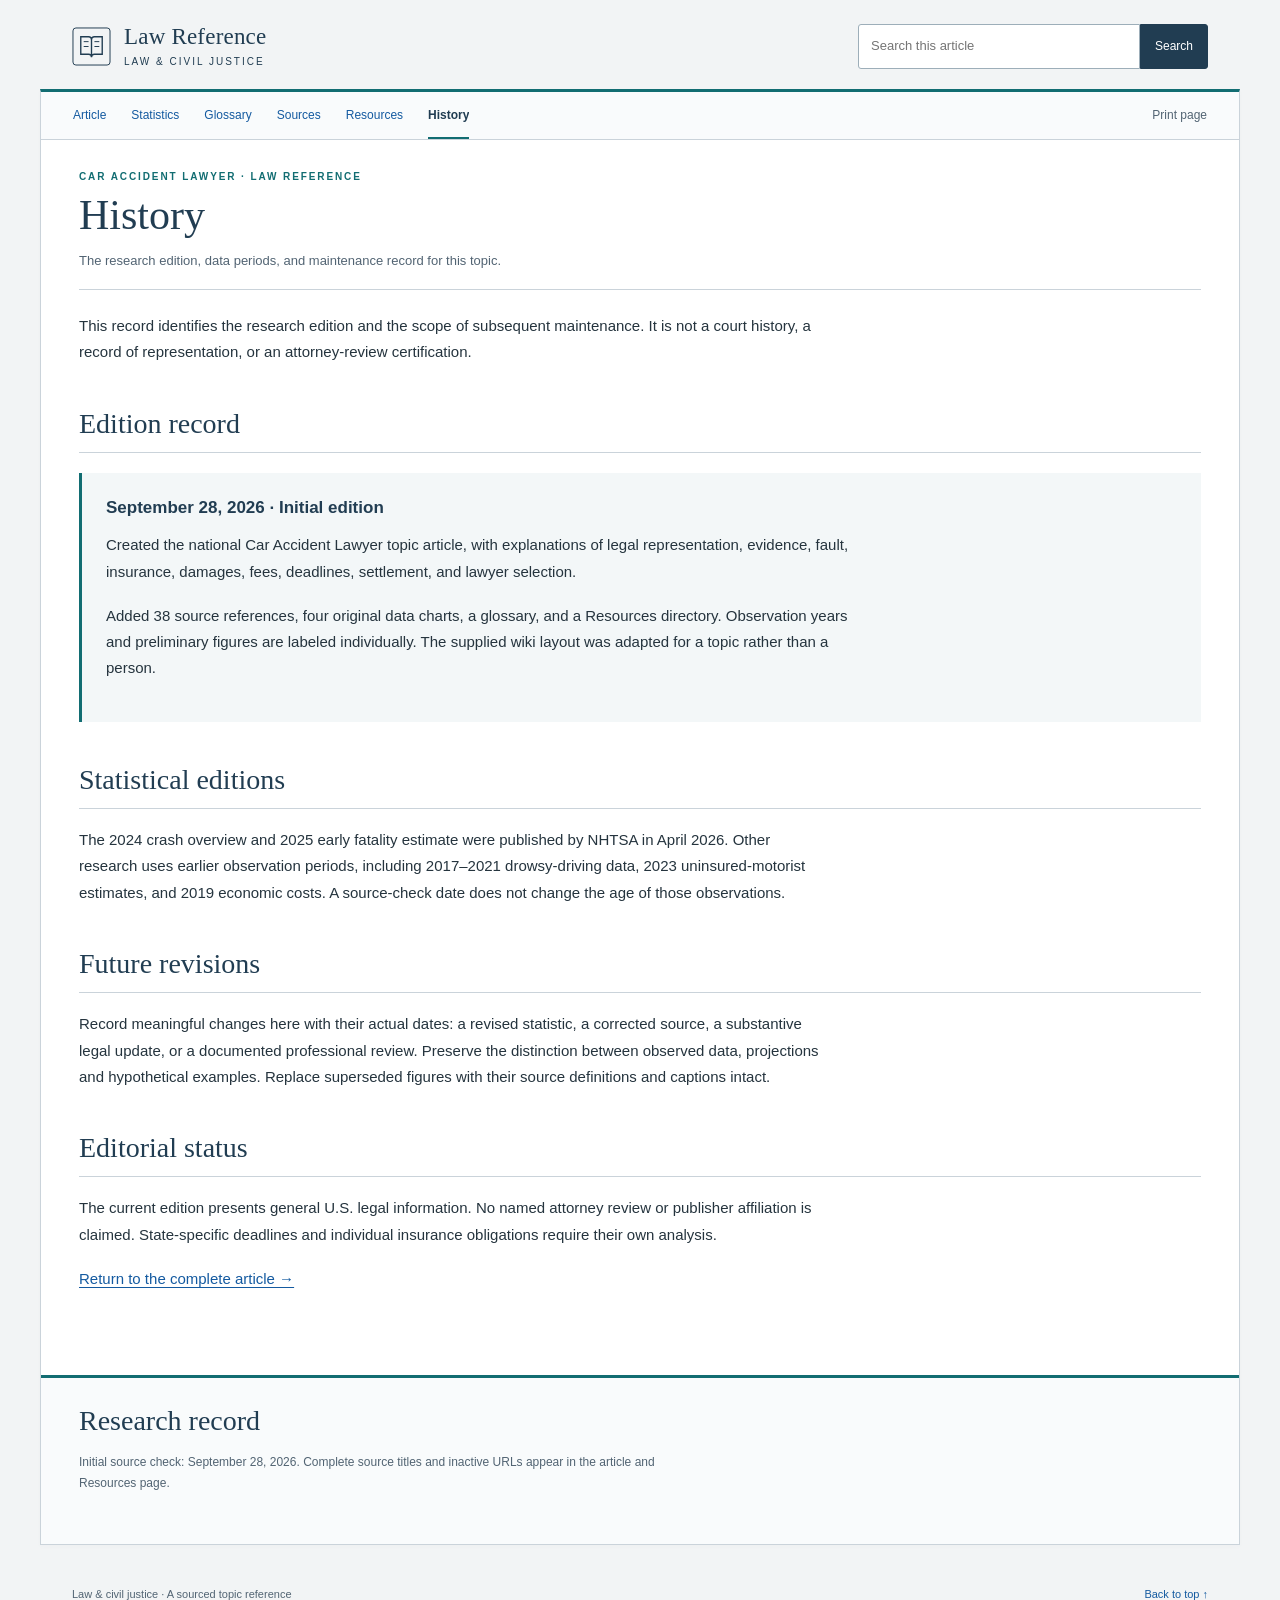
==== history/index.html @ 6dd9d25f "Publish Car Accident Lawyer Wiki" ====
<!DOCTYPE html>
<html lang="en-US">
<head>
<meta charset="utf-8">
<meta name="viewport" content="width=device-width,initial-scale=1">
<meta name="robots" content="index, follow">
<title>Car Accident Lawyer Wiki: Research &amp; Revision History</title>
<meta name="description" content="Research edition, statistical periods, source maintenance and revision history for the Car Accident Lawyer Wiki legal-reference article.">
<meta name="theme-color" content="#213d52">
<link rel="canonical" href="https://caraccidentlawyer.wiki/history/">
<link rel="icon" href="/assets/favicon.svg" type="image/svg+xml">
<link rel="stylesheet" href="/assets/wiki.css">
<script type="application/ld+json">
{"@context":"https://schema.org","@graph":[{"@type":"Organization","@id":"https://caraccidentlawyer.wiki/#publisher","name":"Car Accident Lawyer Wiki","url":"https://caraccidentlawyer.wiki/"},{"@type":"WebSite","@id":"https://caraccidentlawyer.wiki/#website","url":"https://caraccidentlawyer.wiki/","name":"Car Accident Lawyer Wiki","publisher":{"@id":"https://caraccidentlawyer.wiki/#publisher"},"inLanguage":"en-US"},{"@type":"WebPage","@id":"https://caraccidentlawyer.wiki/history/#webpage","url":"https://caraccidentlawyer.wiki/history/","name":"Car Accident Lawyer Wiki: Research and Revision History","description":"Published research and revision record for Car Accident Lawyer Wiki.","isPartOf":{"@id":"https://caraccidentlawyer.wiki/#website"},"about":{"@id":"https://caraccidentlawyer.wiki/#car-accident-lawyer"},"mainEntity":{"@id":"https://caraccidentlawyer.wiki/history/#record"},"datePublished":"2026-09-28","dateModified":"2026-09-28","inLanguage":"en-US"},{"@type":"ItemList","@id":"https://caraccidentlawyer.wiki/history/#record","name":"Car Accident Lawyer Wiki edition record","numberOfItems":1,"itemListElement":[{"@type":"ListItem","position":1,"name":"September 28, 2026 initial edition","description":"Published the sourced national car accident lawyer reference with 38 source references, four original charts, a glossary and a resources directory."}]}]}
</script>
<script src="/assets/wiki.js" defer>
</script>
</head>
<body id="top">
<a class="skip" href="#article">Skip to content</a>
<header class="site-header">
<a class="identity" href="/" aria-label="Law Reference, article home">
<svg viewBox="0 0 40 40" fill="none" aria-hidden="true">
<rect x="1" y="1" width="38" height="38" rx="3" stroke="currentColor"/>
<path d="M9 10h8c2 0 3 1 3 3v18c0-2-1-3-3-3H9V10Zm22 0h-8c-2 0-3 1-3 3v18c0-2 1-3 3-3h8V10Z" stroke="currentColor" stroke-width="1.4"/>
<path d="M12 15h5m-5 5h5m6-5h5m-5 5h5" stroke="currentColor"/>
</svg>
<span class="wordmark">Law Reference<small>Law &amp; civil justice</small>
</span>
</a>
<form class="search" role="search">
<label class="sr-only" for="wiki-search">Search this article</label>
<input id="wiki-search" type="search" placeholder="Search this article" autocomplete="off" aria-controls="search-results">
<button type="submit">Search</button>
<div class="search-panel" id="search-results" hidden>
<p role="status" aria-live="polite">
</p>
<ul>
</ul>
<button type="button" class="close-search">Close results</button>
</div>
</form>
</header>
<div class="page">
<div class="toolbar">
<nav aria-label="Page navigation">
<a href="/">Article</a>
<a href="/#u-s-car-accident-statistics-and-insurance-data">Statistics</a>
<a href="/#glossary-of-car-accident-law-and-insurance-terms">Glossary</a>
<a href="/#footnotes">Sources</a>
<a href="/resources/">Resources</a>
<a href="/history/" aria-current="page">History</a>
</nav>
<button class="print" type="button">Print page</button>
</div>
<main id="article" class="support-page">
<div class="article-heading">
<div class="eyebrow">Car Accident Lawyer · Law Reference</div>
<h1>History</h1>
<p class="deck">The research edition, data periods, and maintenance record for this topic.</p>
</div>
<article>
<p>This record identifies the research edition and the scope of subsequent maintenance. It is not a court history, a record of representation, or an attorney-review certification.</p>
<h2 id="edition-record">Edition record</h2>
<div class="history-entry">
<h3>September 28, 2026 · Initial edition</h3>
<p>Created the national Car Accident Lawyer topic article, with explanations of legal representation, evidence, fault, insurance, damages, fees, deadlines, settlement, and lawyer selection.</p>
<p>Added 38 source references, four original data charts, a glossary, and a Resources directory. Observation years and preliminary figures are labeled individually. The supplied wiki layout was adapted for a topic rather than a person.</p>
</div>
<h2 id="statistical-editions">Statistical editions</h2>
<p>The 2024 crash overview and 2025 early fatality estimate were published by NHTSA in April 2026. Other research uses earlier observation periods, including 2017–2021 drowsy-driving data, 2023 uninsured-motorist estimates, and 2019 economic costs. A source-check date does not change the age of those observations.</p>
<h2 id="future-revisions">Future revisions</h2>
<p>Record meaningful changes here with their actual dates: a revised statistic, a corrected source, a substantive legal update, or a documented professional review. Preserve the distinction between observed data, projections and hypothetical examples. Replace superseded figures with their source definitions and captions intact.</p>
<h2 id="editorial-status">Editorial status</h2>
<p>The current edition presents general U.S. legal information. No named attorney review or publisher affiliation is claimed. State-specific deadlines and individual insurance obligations require their own analysis.</p>
<p>
<a href="/">Return to the complete article →</a>
</p>
</article>
</main>
<footer class="article-footer">
<h2>Research record</h2>
<p>Initial source check: September 28, 2026. Complete source titles and inactive URLs appear in the article and Resources page.</p>
</footer>
</div>
<div class="endbar">
<p>Law &amp; civil justice · A sourced topic reference</p>
<a href="#top">Back to top ↑</a>
</div>
</body>
</html>
---- assets/wiki.css ----
:root{--ink:#213d52;--text:#25343e;--muted:#526473;--link:#145aa0;--accent:#126d72;--bg:#f2f4f5;--paper:#fff;--soft:#edf4f4;--line:#cad3da;--serif:Georgia,'Times New Roman',serif;--sans:Verdana,Arial,sans-serif;--space:8px}

*{box-sizing:border-box}
html{scroll-padding-top:90px}
body{margin:0;background:var(--bg);color:var(--text);font:15px/1.75 var(--sans)}
a{color:var(--link);text-decoration-thickness:1px;text-underline-offset:3px}
a:hover{text-decoration:underline;color:#0c4077}
button,input,summary{font:inherit}
button,summary{cursor:pointer}
a:focus-visible,button:focus-visible,input:focus-visible,summary:focus-visible,[tabindex]:focus-visible{outline:3px solid var(--accent);outline-offset:4px}
button{color:var(--ink)}
.skip{position:absolute;left:16px;top:-80px;background:white;padding:12px;z-index:100}
.skip:focus{top:8px}

.site-header{max-width:1200px;margin:auto;padding:24px 32px 20px;display:flex;align-items:center;justify-content:space-between;gap:30px}
.identity{display:flex;gap:13px;align-items:center;color:var(--ink);text-decoration:none}
.identity svg{width:39px;height:39px}
.wordmark{font-family:var(--serif);font-size:23px;line-height:1.1;letter-spacing:.2px}
.wordmark small{display:block;font:10px/1.5 var(--sans);letter-spacing:2px;margin-top:5px;text-transform:uppercase}
.search{display:flex;width:350px;position:relative}
.search input{width:100%;min-width:0;border:1px solid #9daeb9;border-radius:3px 0 0 3px;background:white;padding:10px 12px;font-size:13px}
.search button{border:1px solid var(--ink);border-radius:0 3px 3px 0;background:var(--ink);color:white;font-size:12px;padding:0 14px}
.search-panel{position:absolute;z-index:20;top:51px;right:0;width:430px;max-width:calc(100vw - 32px);background:white;border:1px solid var(--line);box-shadow:0 7px 22px #213d5220;padding:16px;font-size:13px}
.search-panel[hidden]{display:none}
.search-panel p{margin:0 0 12px}
.search-panel ul{list-style:none;margin:0;padding:0;max-height:340px;overflow:auto}
.search-panel li+li{border-top:1px solid #e7ecef}
.search-panel a{display:block;padding:8px 0}
.search-panel .close-search{background:none;color:var(--link);border:0;padding:9px 0 0;font-size:12px}

.page{max-width:1200px;margin:0 auto 40px;background:var(--paper);border:1px solid var(--line);border-top:3px solid var(--accent);box-shadow:0 2px 5px #213d5205}
.toolbar{display:flex;justify-content:space-between;align-items:center;gap:12px;border-bottom:1px solid var(--line);padding:0 32px;background:#f9fbfc}
.toolbar nav{display:flex;gap:25px}
.toolbar a{display:block;font-size:12px;padding:13px 0 11px;text-decoration:none;white-space:nowrap}
.toolbar a[aria-current="page"]{color:var(--ink);border-bottom:2px solid var(--accent);font-weight:700}
.print{border:0;background:transparent;font-size:12px;padding:12px 0;color:var(--muted)}
main{padding:28px 38px 0}
.eyebrow{font-size:10px;letter-spacing:1.9px;color:var(--accent);font-weight:bold;text-transform:uppercase;margin-bottom:5px}
.article-heading{margin-bottom:23px;border-bottom:1px solid var(--line);padding-bottom:16px}
.article-heading h1{font:normal 42px/1.18 var(--serif);color:var(--ink);margin:0 0 10px}
.deck{font-size:13px;color:var(--muted);margin:0;max-width:none}
.metadata{display:flex;gap:18px;flex-wrap:wrap;color:var(--muted);font-size:10px;margin-top:12px;text-transform:uppercase;letter-spacing:.6px}

p{max-width:89ch;margin:0 0 18px}
strong{font-weight:700}
article h2{clear:both;margin:40px 0 18px;padding:0 0 10px;border-bottom:1px solid var(--line);font:normal 28px/1.3 var(--serif);color:var(--ink);scroll-margin-top:20px}
article h3{font-size:17px;line-height:1.5;margin:27px 0 12px;color:var(--ink);scroll-margin-top:20px}
article>p,article>ul{max-width:89ch}
article li{padding-left:3px;margin-bottom:8px}
article ul{padding-left:24px}
.intro p:first-child{font-size:16px;line-height:1.8}
.infobox{float:right;width:302px;border:1px solid #b6c7ce;margin:0 0 26px 30px;background:#f8fafb;font-size:12px;line-height:1.6}
.infobox h2{font:normal 22px/1.3 var(--serif);text-align:center;margin:0;padding:18px 12px 10px;border:0;background:var(--soft)}
.infobox .subhead{text-align:center;color:var(--accent);background:var(--soft);font-size:10px;text-transform:uppercase;letter-spacing:1.2px;padding:0 12px 17px}
.infobox dl{margin:0;padding:4px 16px 10px}
.infobox dl>div{display:grid;grid-template-columns:82px 1fr;gap:10px;padding:10px 0;border-bottom:1px solid #dce4e8}
.infobox dl>div:last-child{border:0}
.infobox dt{font-weight:700;color:var(--ink)}
.infobox dd{margin:0}
.infobox .note{font-size:11px;padding:14px 16px;margin:0;border-top:1px solid var(--line);background:white;color:var(--muted)}
.contents{border:1px solid var(--line);background:#f8fafb;width:calc(100% - 332px);margin:26px 0 30px;padding:0 20px 15px;font-size:12px;line-height:1.6}
.contents summary{font-size:14px;font-weight:700;color:var(--ink);padding:15px 0 0}
.contents summary span{font-size:10px;font-weight:normal;float:right;padding:3px 0 0;color:var(--muted)}
.contents ol{margin:15px 0 0;padding-left:24px;columns:2;column-gap:30px}
.contents li{padding-left:2px;margin:0 0 9px;break-inside:avoid}
.contents a{text-decoration:none}
.contents a:hover{text-decoration:underline}

.table-scroll{overflow-x:auto;margin:20px 0 25px;max-width:100%;border:1px solid var(--line);border-radius:2px}
table{border-collapse:collapse;width:100%;font-size:13px;line-height:1.6;text-align:left}
th{background:#eaf0f3;color:var(--ink);font-weight:700}
th,td{padding:13px 16px;vertical-align:top;border-bottom:1px solid #dce4e8}
.numeric{text-align:right}
tr:last-child td{border-bottom:0}
tbody tr:nth-child(even){background:#f8fafb}
th:not(:last-child),td:not(:last-child){border-right:1px solid #e2e8ec}
figure{margin:26px 0 30px;max-width:1000px;border:1px solid var(--line);background:white}
figure img{display:block;width:100%;height:auto;object-fit:contain}
figcaption{border-top:1px solid var(--line);font-size:11px;line-height:1.65;color:var(--muted);padding:14px 20px;background:#f8fafb}
.article-footer{margin-top:35px;padding:25px 38px 32px;border-top:3px solid var(--accent);background:#f9fbfc}
.article-footer h2{font:normal 28px/1.3 var(--serif);color:var(--ink);margin:0 0 12px}
.article-footer p{font-size:12px;color:var(--muted)}
.article-footer ol{margin:20px 0 0;padding-left:25px;font-size:12px;line-height:1.55}
.article-footer li{padding:0 0 14px 5px;break-inside:avoid}
.article-footer li p{margin:0;color:var(--text)}
.article-footer code{font:11px/1.6 var(--sans);color:var(--muted);overflow-wrap:anywhere;word-break:break-word}
.endbar{max-width:1200px;margin:0 auto 26px;padding:0 32px;display:flex;justify-content:space-between;gap:20px;font-size:11px;color:var(--muted)}
.endbar p{margin:0}
.sr-only{position:absolute;width:1px;height:1px;padding:0;margin:-1px;overflow:hidden;clip:rect(0,0,0,0);white-space:nowrap;border:0}

@media(min-width:1100px){.article-footer ol{columns:2;column-gap:48px}
}

@media(max-width:850px){.site-header{padding:20px 24px}
.search{width:300px}
.page{border-left:0;border-right:0}
.toolbar{padding:0 24px}
.toolbar nav{gap:20px}
main{padding:26px 26px 0}
.article-heading h1{font-size:36px}
.infobox{width:260px;margin-left:24px}
.contents{width:calc(100% - 284px)}
.contents ol{columns:1}
.intro p:first-child{font-size:15px}
.article-footer{padding:25px 26px}
.infobox dl>div{grid-template-columns:72px 1fr}
}

@media(max-width:600px){body{font-size:14px;line-height:1.75}
.site-header{padding:20px 20px 17px;display:block}
.identity{width:max-content}
.wordmark{font-size:22px}
.search{width:100%;margin-top:18px}
.search input{font-size:14px;min-height:44px}
.search button{font-size:12px}
.search-panel{width:100%;max-width:100%;top:49px}
.toolbar{padding:0 20px}
.toolbar nav{gap:18px}
.toolbar a{font-size:11px;padding:12px 0}
.print{display:none}
main{padding:24px 20px 0}
.article-heading{margin-bottom:22px}
.article-heading h1{font-size:34px}
.deck{font-size:12px}
.metadata{gap:8px 15px;font-size:9px}
.infobox{float:none;width:100%;margin:22px 0 25px}
.infobox h2{text-align:left;padding:14px 16px 5px;font-size:21px}
.infobox .subhead{text-align:left;padding:0 16px 12px}
.infobox dl{padding:4px 16px}
.infobox dl>div{grid-template-columns:88px 1fr;padding:8px 0}
.infobox .note{padding:12px 16px}
.contents{width:100%;margin:22px 0;padding:0 16px 15px}
.contents ol{columns:1}
.contents:not([open]){padding-bottom:15px}
article h2{font-size:25px;line-height:1.35;margin-top:34px}
article h3{font-size:16px}
table{font-size:12px;min-width:510px}
th,td{padding:11px 12px}
figure{margin:23px -4px}
.article-footer{padding:25px 20px}
.article-footer ol{padding-left:23px}
.article-footer code{font-size:10px}
.endbar{padding:0 20px;display:block}
.endbar a{display:inline-block;margin-top:10px}
}


@media print{html{scroll-behavior:auto}
body{background:white;font-size:10pt;line-height:1.55}
.site-header,.toolbar,.contents,.endbar{display:none}
.page{margin:0;border:0;max-width:none;box-shadow:none}
main{padding:0}
.article-heading h1{font-size:28pt}
.infobox{width:240px}
article h2{font-size:19pt;break-after:avoid}
article h3{break-after:avoid}
table{min-width:0;font-size:9pt}
.table-scroll{overflow:visible}
figure{break-inside:avoid;max-width:680px}
.article-footer{padding:20px 0}
.article-footer ol{columns:1}
a{color:inherit}
.article-footer li{break-inside:avoid}
}


.toolbar nav{min-width:0;overflow-x:auto;scrollbar-width:thin}
.toolbar{gap:20px}
.toolbar .print{flex-shrink:0}
.toolbar nav a{min-height:44px}
.directory{display:grid;grid-template-columns:1fr 1fr;gap:20px;margin:24px 0}
.directory section{padding:20px 22px;border:1px solid var(--line);background:#f8fafb}
.directory h3{margin:0 0 9px;font-family:var(--serif);font-size:21px}
.directory p{font-size:13px;margin:0 0 12px}
.history-entry{padding:22px 24px;border-left:3px solid var(--accent);background:#f3f7f8;margin:20px 0 30px}
.history-entry h3{margin:0 0 12px}
.support-page{padding-bottom:30px}

@media(max-width:600px){article{display:flex;flex-direction:column}
article>*{min-width:0}
.intro{order:-2}
.infobox{order:-1}
.table-scroll{width:100%}
.directory{grid-template-columns:1fr}
.toolbar nav{gap:20px}
.directory section{padding:18px}
.history-entry{padding:18px}
.support-page{padding-bottom:24px}
}
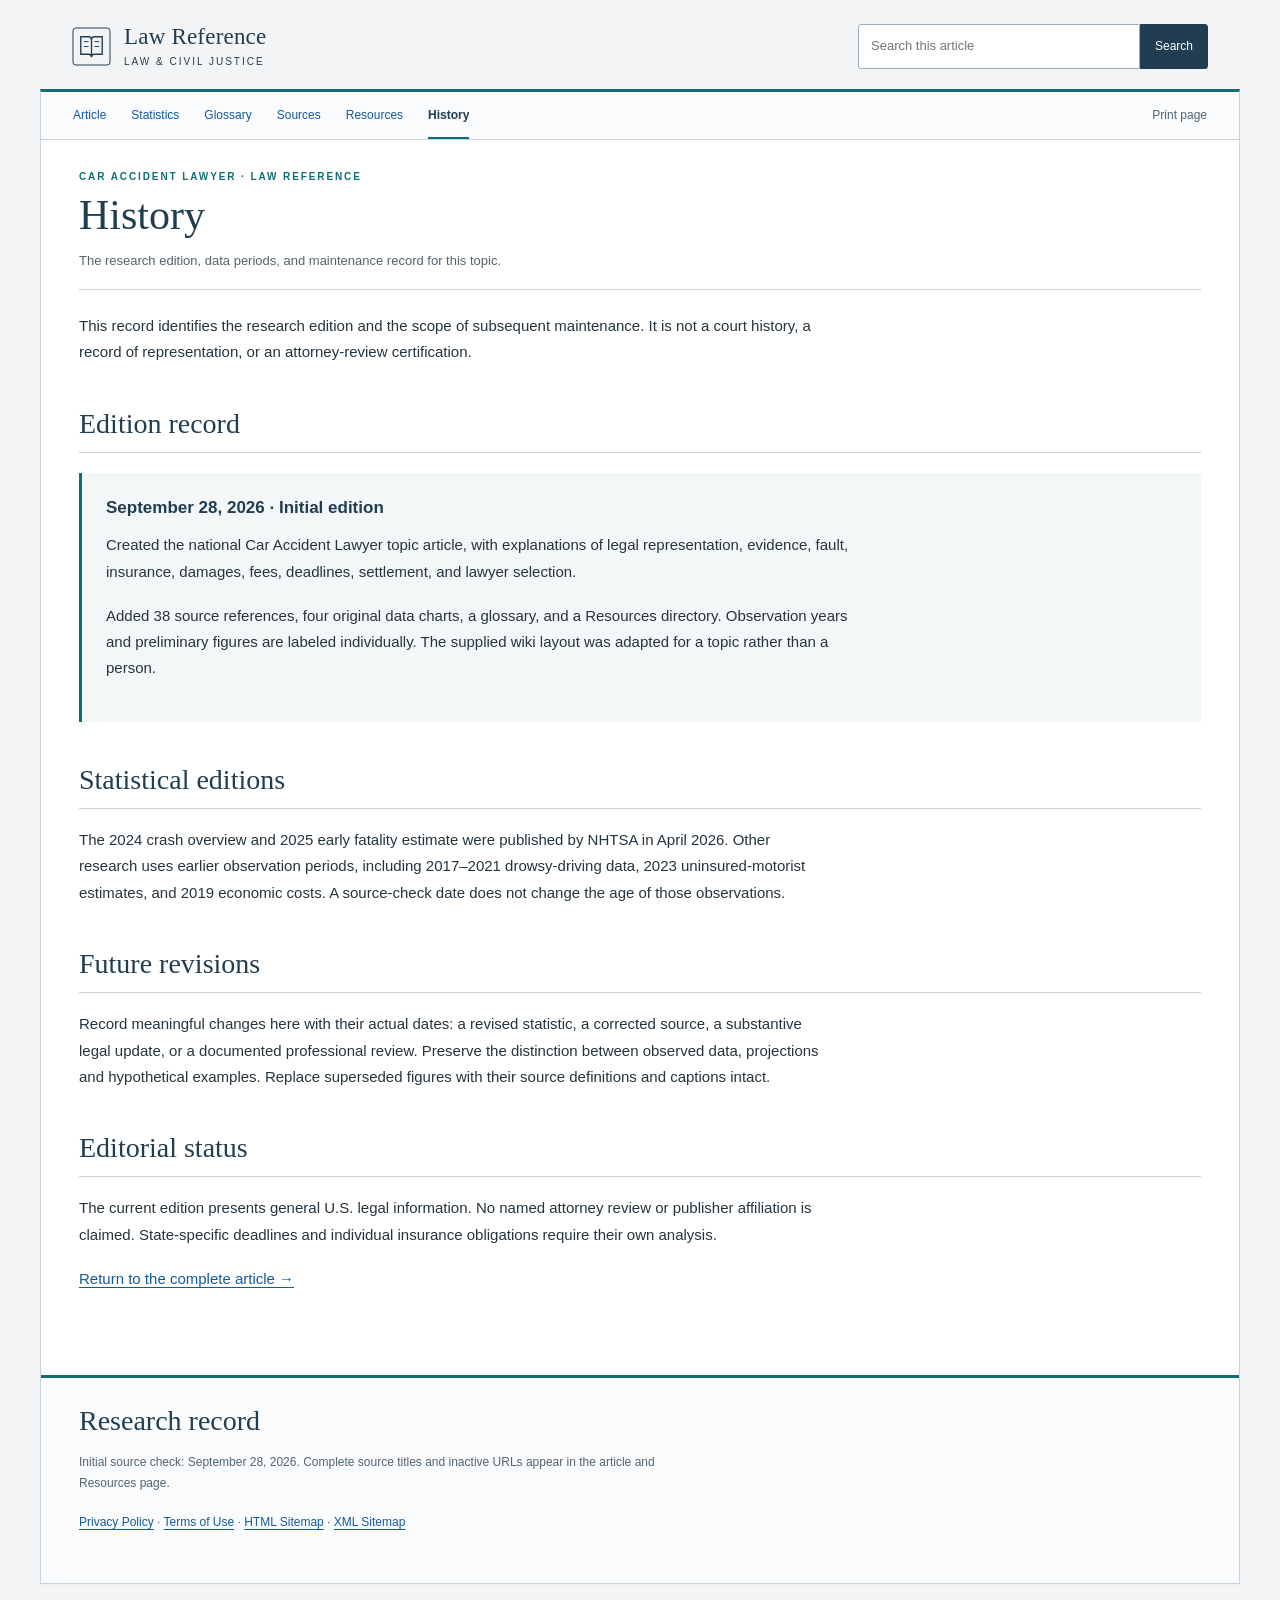
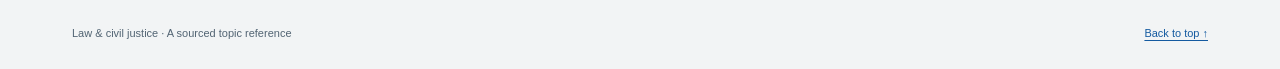
==== commit 7416c797: "Add policies and site maps" ====
--- a/history/index.html
+++ b/history/index.html
@@ -81,6 +81,7 @@
 <footer class="article-footer">
 <h2>Research record</h2>
 <p>Initial source check: September 28, 2026. Complete source titles and inactive URLs appear in the article and Resources page.</p>
+<p><a href="/privacy/">Privacy Policy</a> · <a href="/terms/">Terms of Use</a> · <a href="/sitemap/">HTML Sitemap</a> · <a href="/sitemap.xml">XML Sitemap</a></p>
 </footer>
 </div>
 <div class="endbar">
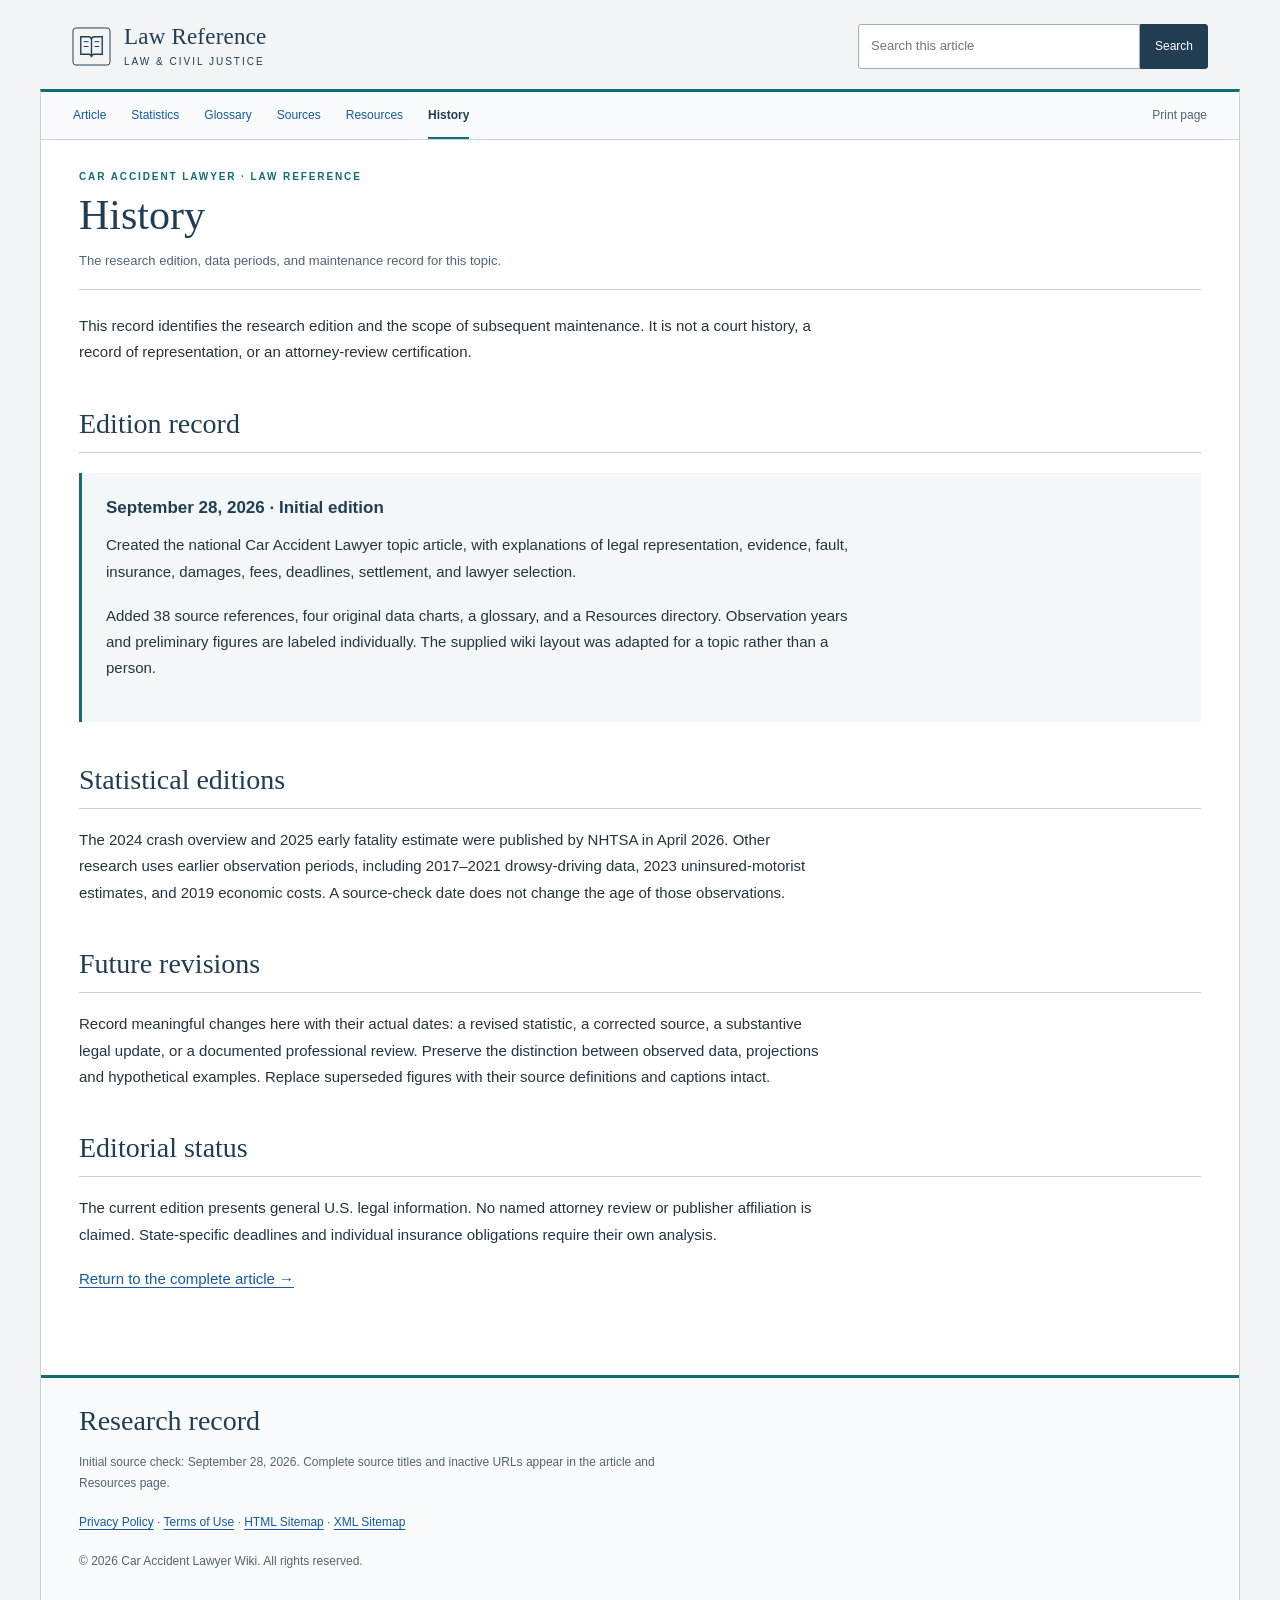
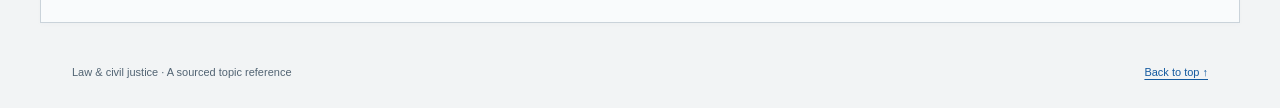
==== commit ec5ae7bd: "Add dynamic copyright and Google verification" ====
--- a/history/index.html
+++ b/history/index.html
@@ -82,6 +82,7 @@
 <h2>Research record</h2>
 <p>Initial source check: September 28, 2026. Complete source titles and inactive URLs appear in the article and Resources page.</p>
 <p><a href="/privacy/">Privacy Policy</a> · <a href="/terms/">Terms of Use</a> · <a href="/sitemap/">HTML Sitemap</a> · <a href="/sitemap.xml">XML Sitemap</a></p>
+<p>&copy; <span data-current-year>2026</span> Car Accident Lawyer Wiki. All rights reserved.</p>
 </footer>
 </div>
 <div class="endbar">
